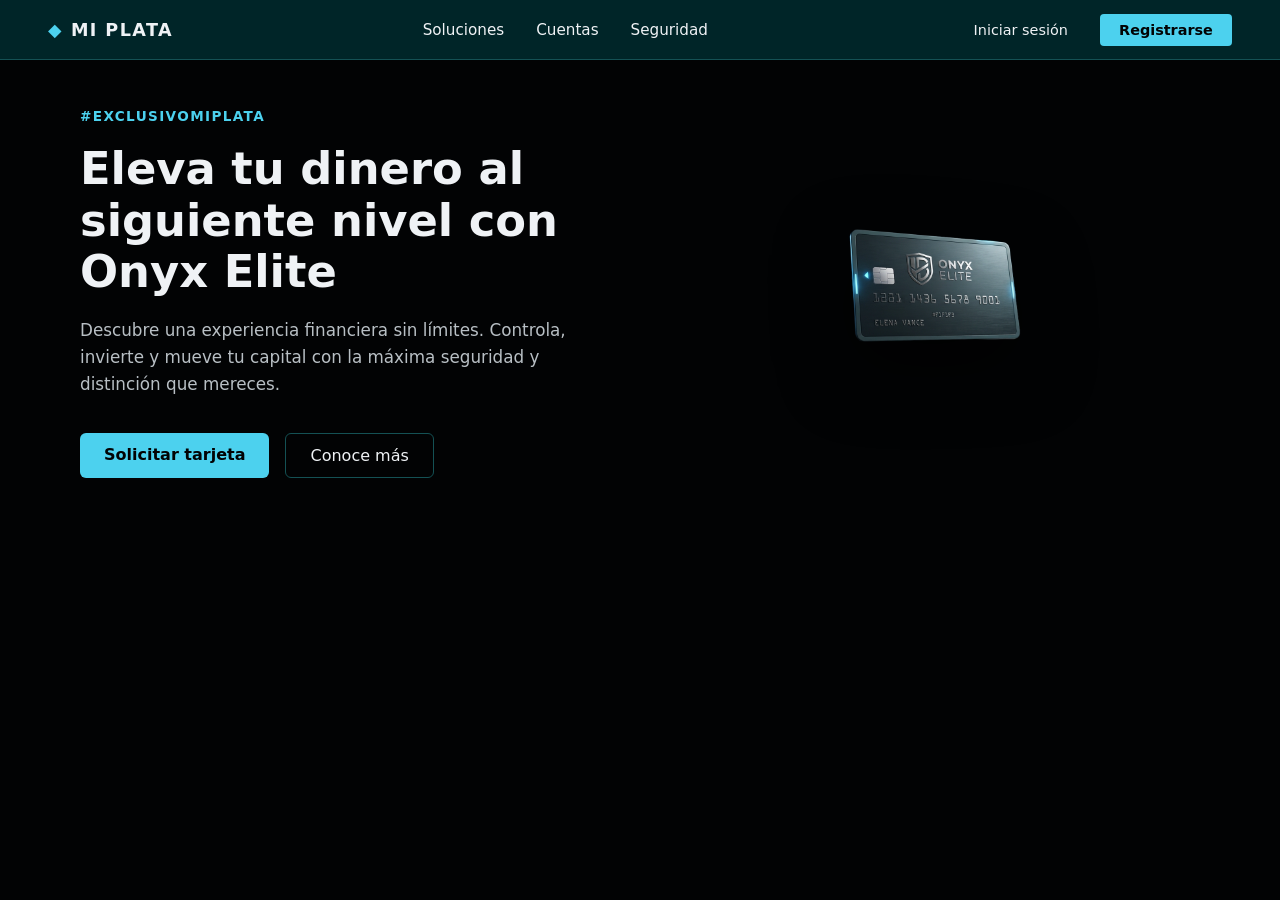
==== Frontend/index.html @ f2f1c031 "se actualizo mediaquery para hacer mas responsive la apgina" ====
<!DOCTYPE html>
<html lang="en">
<head>
    <meta charset="UTF-8">
    <meta name="viewport" content="width=device-width, initial-scale=1.0">
    <link rel="stylesheet" href="Style/banco.css">
    <title>Mi plata</title>
</head>
<body>
    <nav class="bank-navbar">
        <div class="bank-brand">
            <span class="brand-icon">◆</span>
            <span class="brand-text">MI PLATA</span>
        </div>
        
        <div class="nav-links">
            <a href="#" class="nav-link">Soluciones</a>
            <a href="#" class="nav-link">Cuentas</a>
            <a href="#" class="nav-link">Seguridad</a>
        </div>

        <div class="nav-actions">
            <a href="#" class="btn-login">Iniciar sesión</a>
            <a href="#" class="btn-register">Registrarse</a>
        </div>
    </nav>
    <!-- Sección Banner / Hero -->
    <section class="hero-banner">
        <div class="hero-content">
        <span class="hero-tag">#ExclusivoMiPlata</span>
        <h1>Eleva tu dinero al siguiente nivel con Onyx Elite</h1>
        <p>Descubre una experiencia financiera sin límites. Controla, invierte y mueve tu capital con la máxima seguridad y distinción que mereces.</p>
        <div class="hero-buttons">
            <a href="#" class="btn-primary">Solicitar tarjeta</a>
            <a href="#" class="btn-secondary">Conoce más</a>
        </div>
        </div>
        
        <div class="hero-image-container">
        <img src="Style/image/banco.png" alt="Tarjeta Onyx Elite" class="hero-card-img">
        </div>
    </section>
</body>
</html>
---- Frontend/Style/banco.css ----
/* Definición de la paleta Dark Teal */
:root {
  --bg-onyx: oklch(10% 0.005 240);
  --panel-teal: oklch(24% 0.045 200);
  --border-teal: oklch(40% 0.06 200);
  --accent-blue: oklch(80% 0.12 215);
  --text-platinum: oklch(96% 0.005 240);
}

body {
  background-color: var(--bg-onyx);
  color: var(--text-platinum);
  font-family: system-ui, -apple-system, sans-serif;
  margin: 0;
}


.bank-navbar {
  background-color: var(--panel-teal);
  border-bottom: 1px solid var(--border-teal);
  padding: 0.85rem 3rem;
  display: flex;
  justify-content: space-between;
  align-items: center;
  width: 100%;
  box-sizing: border-box; /* Vital para que el padding no rompa el ancho */
}

.bank-brand {
  display: flex;
  align-items: center;
  gap: 0.5rem;
  font-weight: 700;
  letter-spacing: 0.08em;
  font-size: 1.1rem;
}

.brand-icon {
  color: var(--accent-blue);
}

.nav-links {
  display: flex;
  gap: 2rem;
}

.nav-link {
  color: var(--text-platinum);
  text-decoration: none;
  font-size: 0.95rem;
  font-weight: 500;
  transition: color 0.2s ease;
}

.nav-link:hover {
  color: var(--accent-blue);
}

.nav-actions {
  display: flex;
  gap: 1rem;
  align-items: center;
}

.btn-login {
  color: var(--text-platinum);
  text-decoration: none;
  font-size: 0.9rem;
  font-weight: 500;
  padding: 0.5rem 1rem;
  transition: color 0.2s ease;
}

.btn-login:hover {
  color: var(--accent-blue);
}

.btn-register {
  background-color: var(--accent-blue);
  color: var(--bg-onyx);
  text-decoration: none;
  font-size: 0.9rem;
  font-weight: 600;
  padding: 0.5rem 1.2rem;
  border-radius: 4px;
  transition: opacity 0.2s ease;
}

.btn-register:hover {
  opacity: 0.9;
}

/* Estilos para la sección Hero Banner */
.hero-banner {
  display: flex;
  align-items: center;
  justify-content: space-between;
  padding: 3rem 5rem; /* Espaciado generoso a los lados */
  width: 100%;
  box-sizing: border-box;
  gap: 4rem;
}

.hero-content {
  flex: 1;
  display: flex;
  flex-direction: column;
  gap: 1.2rem;
  max-width: 600px; /* Evita que el texto se estire demasiado en pantallas gigantes */
}

.hero-tag {
  color: var(--accent-blue);
  font-size: 0.85rem;
  font-weight: 700;
  text-transform: uppercase;
  letter-spacing: 0.1em;
}

.hero-content h1 {
  font-size: 2.8rem;
  font-weight: 800;
  line-height: 1.15;
  color: var(--text-platinum);
  margin: 0;
}

.hero-content p {
  font-size: 1.05rem;
  color: oklch(80% 0.01 240);
  line-height: 1.6;
  margin: 0;
  max-width: 500px;
}

.hero-buttons {
  display: flex;
  gap: 1rem;
  margin-top: 1rem;
}

.btn-primary {
  background-color: var(--accent-blue);
  color: var(--bg-onyx);
  text-decoration: none;
  font-weight: 600;
  padding: 0.75rem 1.5rem;
  border-radius: 6px;
  transition: opacity 0.2s ease;
}

.btn-primary:hover {
  opacity: 0.9;
}

.btn-secondary {
  background-color: transparent;
  color: var(--text-platinum);
  border: 1px solid var(--border-teal);
  text-decoration: none;
  font-weight: 500;
  padding: 0.75rem 1.5rem;
  border-radius: 6px;
  transition: all 0.2s ease;
}

.btn-secondary:hover {
  background-color: var(--panel-teal);
  border-color: var(--accent-blue);
}

/* Contenedor de la tarjeta PNG */
/* Aseguramos que la tarjeta crezca bien y no se vea diminuta */
.hero-image-container {
  flex: 1;
  display: flex;
  justify-content: center;
  align-items: center;
}

.hero-card-img {
  width: 100%;
  max-width: 650px; /* Tarjeta grande y protagónica */
  height: auto;
  filter: drop-shadow(0 25px 35px rgba(0, 0, 0, 0.7));
  transition: transform 0.3s ease;
}

.hero-card-img:hover {
  transform: translateY(-5px);
}

/* Adaptación responsive básica para celulares */
/* --- Estilos Responsive para Celulares y Tablets --- */
/* --- Estilos Responsive para Celulares --- */
@media (max-width: 900px) {
  /* Hacemos que el navbar permita acomodar elementos en columna si es necesario */
  .bank-navbar {
    flex-wrap: wrap;
    padding: 0.75rem 1rem;
    gap: 0.75rem;
    justify-content: center;
  }

  .bank-brand {
    margin-right: auto;
  }

  /* Mantenemos visibles las anclas pero con un tamaño más compacto y ordenado */
  .nav-links {
    display: flex;
    gap: 1.2rem;
    width: 100%;
    justify-content: center;
    order: 3; /* Las mandamos a una segunda fila dentro del nav */
    padding-top: 0.4rem;
    border-top: 1px solid var(--border-teal);
  }

  .nav-link {
    font-size: 0.85rem;
  }

  .nav-actions {
    gap: 0.5rem;
  }

  .btn-login {
    font-size: 0.8rem;
    padding: 0.3rem 0.5rem;
  }

  .btn-register {
    font-size: 0.8rem;
    padding: 0.4rem 0.8rem;
  }

  /* Banner y tarjeta en móviles */
  .hero-banner {
    flex-direction: column;
    padding: 2rem 1rem;
    text-align: center;
    gap: 2rem;
  }

  .hero-content {
    align-items: center;
    max-width: 100%;
  }

  .hero-content h1 {
    font-size: 2.1rem;
  }

  .hero-buttons {
    justify-content: center;
    width: 100%;
  }

  .hero-image-container {
    width: 100%;
  }

  .hero-card-img {
    max-width: 100%;
    width: 320px;
  }
}
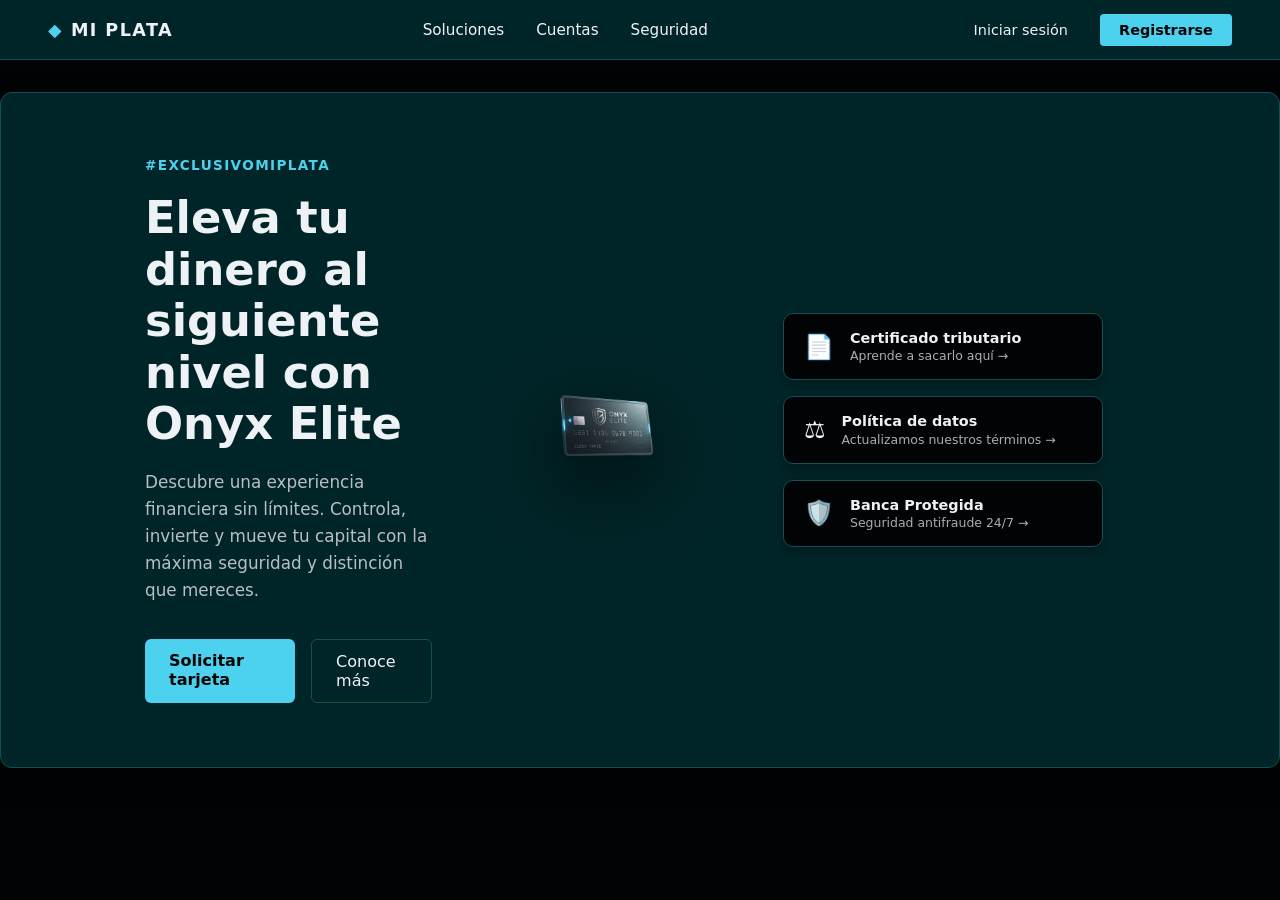
==== commit e502920b: "actualizacion media query del banner" ====
--- a/Frontend/index.html
+++ b/Frontend/index.html
@@ -26,19 +26,53 @@
     </nav>
     <!-- Sección Banner / Hero -->
     <section class="hero-banner">
-        <div class="hero-content">
-        <span class="hero-tag">#ExclusivoMiPlata</span>
+    <div class="hero-banner-inner">
+      <div class="hero-content">
+        <span class="hero-tag">#EXCLUSIVOMIPLATA</span>
         <h1>Eleva tu dinero al siguiente nivel con Onyx Elite</h1>
         <p>Descubre una experiencia financiera sin límites. Controla, invierte y mueve tu capital con la máxima seguridad y distinción que mereces.</p>
         <div class="hero-buttons">
-            <a href="#" class="btn-primary">Solicitar tarjeta</a>
-            <a href="#" class="btn-secondary">Conoce más</a>
+          <a href="#" class="btn-primary">Solicitar tarjeta</a>
+          <a href="#" class="btn-secondary">Conoce más</a>
         </div>
-        </div>
-        
-        <div class="hero-image-container">
+      </div>
+      
+      <!-- Contenedor central con la tarjeta -->
+      <div class="hero-image-container">
         <img src="Style/image/banco.png" alt="Tarjeta Onyx Elite" class="hero-card-img">
-        </div>
-    </section>
+      </div>
+
+      <!-- Bloque de cajas informativas ubicadas exactamente donde indicaste -->
+      <div class="hero-side-boxes">
+        <a href="#" class="hero-info-box">
+          <span class="box-icon">📄</span>
+          <div class="box-text">
+            <strong>Certificado tributario</strong>
+            <small>Aprende a sacarlo aquí &rarr;</small>
+          </div>
+        </a>
+
+        <a href="#" class="hero-info-box">
+          <span class="box-icon">⚖️</span>
+          <div class="box-text">
+            <strong>Política de datos</strong>
+            <small>Actualizamos nuestros términos &rarr;</small>
+          </div>
+        </a>
+
+        <a href="#" class="hero-info-box">
+          <span class="box-icon">🛡️</span>
+          <div class="box-text">
+            <strong>Banca Protegida</strong>
+            <small>Seguridad antifraude 24/7 &rarr;</small>
+          </div>
+        </a>
+      </div>
+    </div>
+  </section>
+
+    <main class="main-content">
+    <!-- Próximas secciones de tu banco -->
+  </main>
 </body>
 </html>
--- a/Frontend/Style/banco.css
+++ b/Frontend/Style/banco.css
@@ -91,14 +91,88 @@
 }
 
 /* Estilos para la sección Hero Banner */
+/* --- Banner Principal con Estructura y Límite --- */
 .hero-banner {
   display: flex;
   align-items: center;
   justify-content: space-between;
-  padding: 3rem 5rem; /* Espaciado generoso a los lados */
+  padding: 4rem 9rem;
   width: 100%;
+  max-width: 2600px; /* Límite máximo para pantallas gigantes */
+  margin: 2rem auto;  /* Lo centra y lo separa del top y del futuro main */
   box-sizing: border-box;
   gap: 4rem;
+  
+  /* Soluciona el efecto "flotantre" dándole consistencia de sección */
+  background-color: var(--panel-teal);
+  border: 1px solid var(--border-teal);
+  border-radius: 12px; /* Bordes redondeados elegantes tipo tarjeta de banco */
+  box-shadow: 0 10px 30px rgba(0, 0, 0, 0.4);
+}
+
+/* Aseguramos posicionamiento base para las cajas laterales */
+.hero-banner-inner {
+  position: relative;
+  display: flex;
+  align-items: center;
+  justify-content: space-between;
+  width: 100%;
+  max-width: 2600px;
+  margin: 0 auto;
+  gap: 2rem;
+}
+
+/* Contenedor de las cajas del lado derecho */
+.hero-side-boxes {
+  display: flex;
+  flex-direction: column;
+  gap: 1rem;
+  width: 320px;
+  flex-shrink: 0;
+  margin-right: 2rem;
+}
+
+/* Estilo individual de cada cuadro informativo tipo Bancolombia */
+.hero-info-box {
+  display: flex;
+  align-items: center;
+  gap: 1rem;
+  background-color: var(--bg-onyx);
+  border: 1px solid var(--border-teal);
+  padding: 1rem 1.25rem;
+  border-radius: 10px;
+  text-decoration: none;
+  color: var(--text-platinum);
+  transition: all 0.2s ease;
+  box-shadow: 0 4px 12px rgba(0, 0, 0, 0.3);
+}
+
+.hero-info-box:hover {
+  border-color: var(--accent-blue);
+  transform: translateX(-4px);
+  background-color: oklch(15% 0.02 200);
+}
+
+.box-icon {
+  font-size: 1.5rem;
+  flex-shrink: 0;
+}
+
+.box-text {
+  display: flex;
+  flex-direction: column;
+  gap: 0.15rem;
+}
+
+.box-text strong {
+  font-size: 0.9rem;
+  font-weight: 600;
+  color: var(--text-platinum);
+}
+
+.box-text small {
+  font-size: 0.78rem;
+  color: oklch(75% 0.01 240);
 }
 
 .hero-content {
@@ -191,7 +265,6 @@
 }
 
 /* Adaptación responsive básica para celulares */
-/* --- Estilos Responsive para Celulares y Tablets --- */
 /* --- Estilos Responsive para Celulares --- */
 @media (max-width: 900px) {
   /* Hacemos que el navbar permita acomodar elementos en columna si es necesario */
@@ -265,4 +338,93 @@
     max-width: 100%;
     width: 320px;
   }
+}
+
+/* --- Estilos Responsive para Celulares y Tablets --- */
+@media (max-width: 1024px) {
+  /* Navbar adaptado */
+  .bank-navbar {
+    flex-wrap: wrap;
+    padding: 0.75rem 1rem;
+    gap: 0.75rem;
+    justify-content: center;
+  }
+
+  .bank-brand {
+    margin-right: auto;
+  }
+
+  .nav-links {
+    display: flex;
+    gap: 1.2rem;
+    width: 100%;
+    justify-content: center;
+    order: 3;
+    padding-top: 0.4rem;
+    border-top: 1px solid var(--border-teal);
+  }
+
+  .nav-link {
+    font-size: 0.85rem;
+  }
+
+  .nav-actions {
+    gap: 0.5rem;
+  }
+
+  .btn-login {
+    font-size: 0.8rem;
+    padding: 0.3rem 0.5rem;
+  }
+
+  .btn-register {
+    font-size: 0.8rem;
+    padding: 0.4rem 0.8rem;
+  }
+
+  /* --- Ajuste clave del Banner para celulares --- */
+  .hero-banner {
+    padding: 2rem 1rem;
+  }
+
+  .hero-banner-inner {
+    flex-direction: column; /* Apila todo verticalmente */
+    align-items: center;
+    text-align: center;
+    gap: 2.5rem;
+  }
+
+  .hero-content {
+    align-items: center;
+    max-width: 100%;
+  }
+
+  .hero-content h1 {
+    font-size: 2.1rem;
+  }
+
+  .hero-buttons {
+    justify-content: center;
+    width: 100%;
+  }
+
+  .hero-image-container {
+    width: 100%;
+  }
+
+  .hero-card-img {
+    max-width: 320px; /* Tamaño ideal para móviles */
+    width: 100%;
+  }
+
+  /* Las cajas laterales se acomodan abajo en fila o columna completa ocupando el ancho */
+  .hero-side-boxes {
+    width: 100%;
+    margin-right: 0;
+    gap: 0.75rem;
+  }
+
+  .hero-info-box {
+    justify-content: flex-start;
+  }
 }
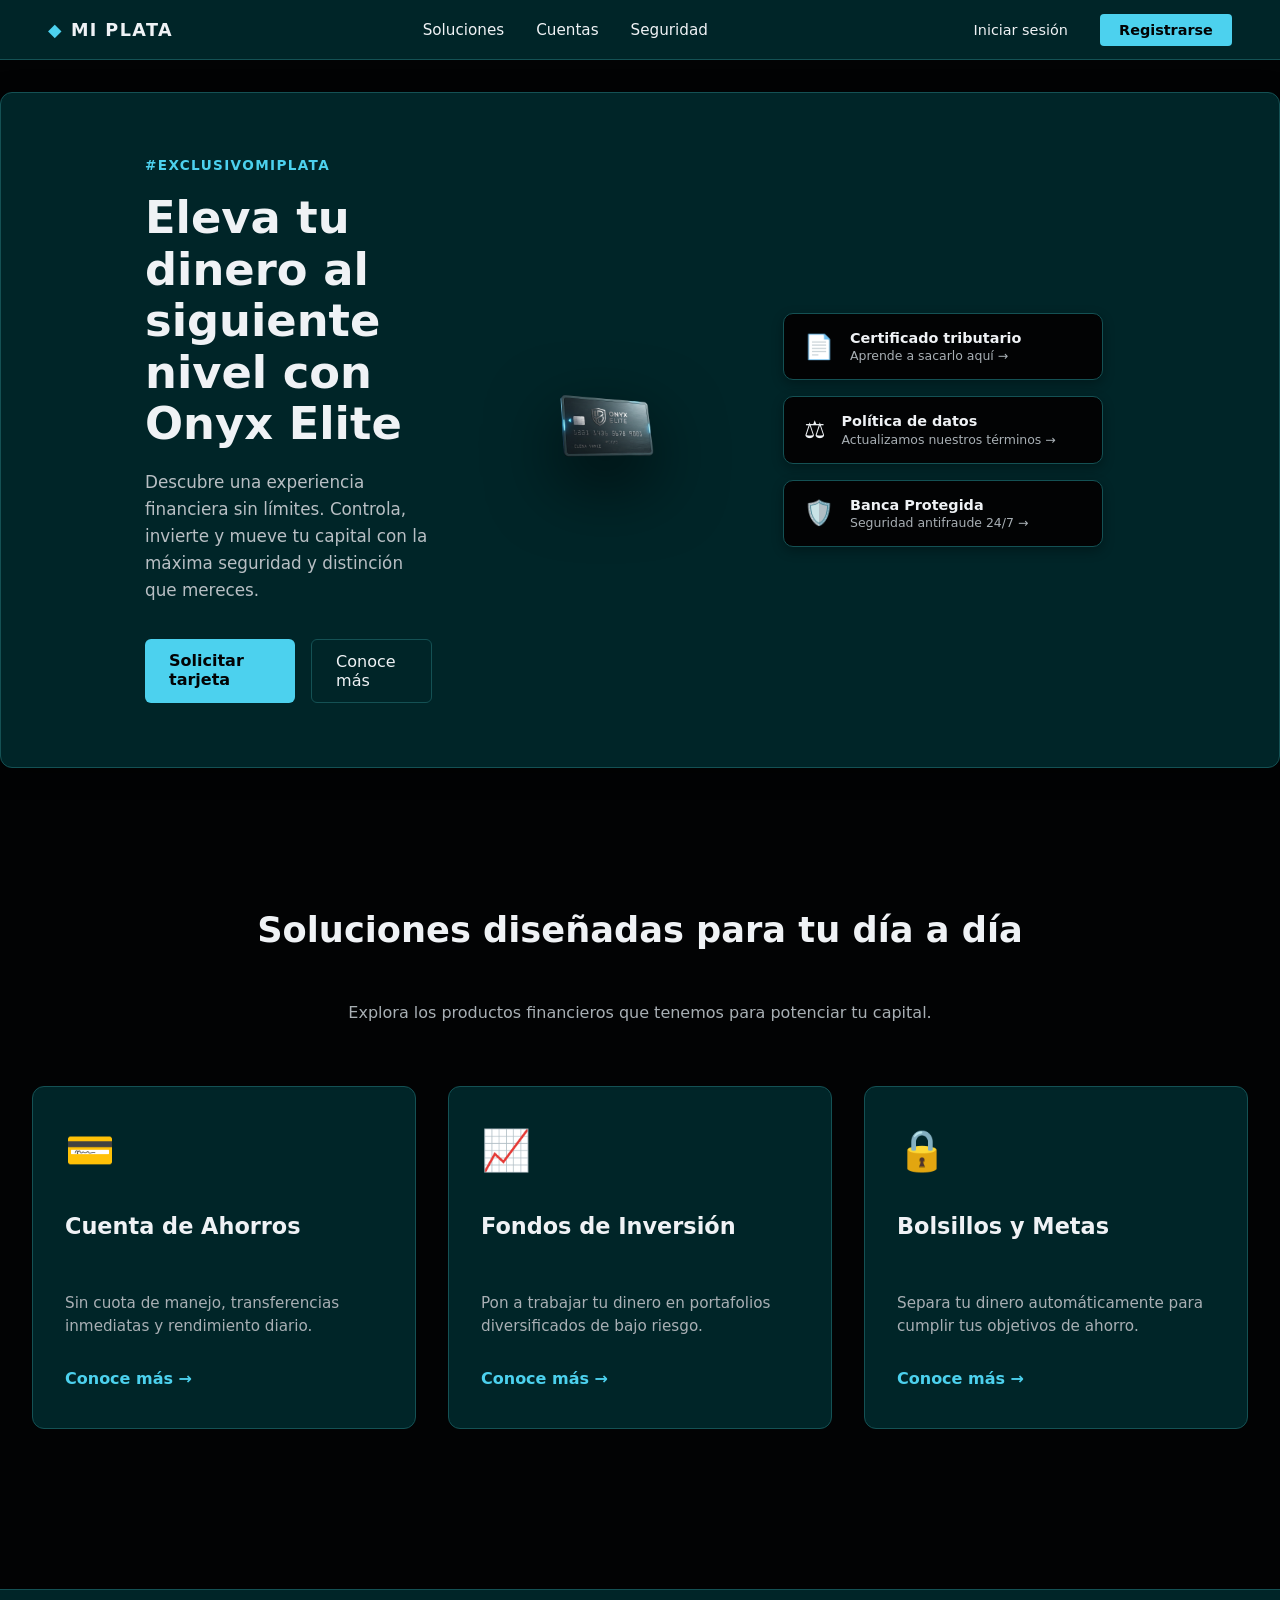
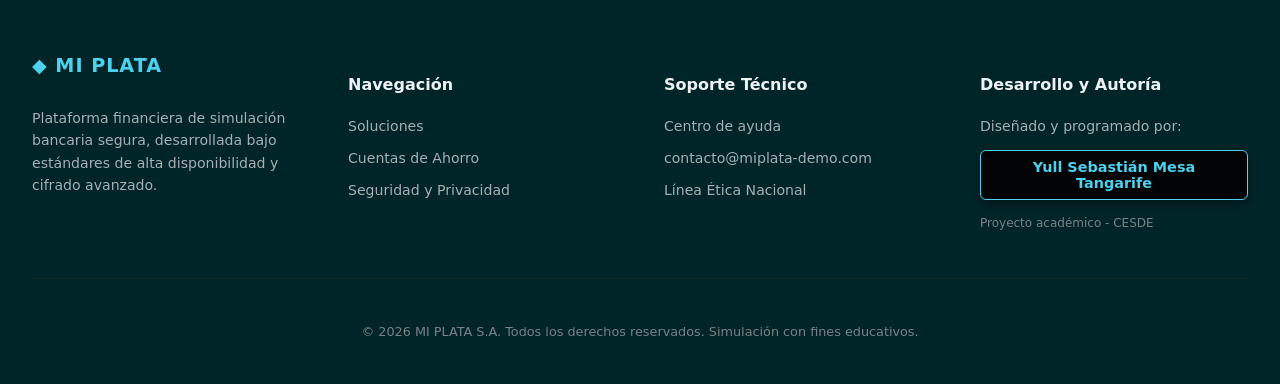
==== commit 3d56153c: "Se genero el formulario  para registrarse e iniciar sesion" ====
--- a/Frontend/index.html
+++ b/Frontend/index.html
@@ -20,8 +20,8 @@
         </div>
 
         <div class="nav-actions">
-            <a href="#" class="btn-login">Iniciar sesión</a>
-            <a href="#" class="btn-register">Registrarse</a>
+            <a href="pages/Login.html" class="btn-login">Iniciar sesión</a>
+            <a href="pages/SignUp.html" class="btn-register">Registrarse</a>
         </div>
     </nav>
     <!-- Sección Banner / Hero -->
@@ -72,7 +72,78 @@
   </section>
 
     <main class="main-content">
-    <!-- Próximas secciones de tu banco -->
+    <section class="products-section">
+      <div class="products-container">
+        
+        <div class="section-header">
+          <h2>Soluciones diseñadas para tu día a día</h2>
+          <p>Explora los productos financieros que tenemos para potenciar tu capital.</p>
+        </div>
+
+        <div class="products-grid">
+          <!-- Tarjeta 1 -->
+          <div class="product-card">
+            <div class="product-icon">💳</div>
+            <h3>Cuenta de Ahorros</h3>
+            <p>Sin cuota de manejo, transferencias inmediatas y rendimiento diario.</p>
+            <a href="#" class="product-link">Conoce más &rarr;</a>
+          </div>
+
+          <!-- Tarjeta 2 -->
+          <div class="product-card">
+            <div class="product-icon">📈</div>
+            <h3>Fondos de Inversión</h3>
+            <p>Pon a trabajar tu dinero en portafolios diversificados de bajo riesgo.</p>
+            <a href="#" class="product-link">Conoce más &rarr;</a>
+          </div>
+
+          <!-- Tarjeta 3 -->
+          <div class="product-card">
+            <div class="product-icon">🔒</div>
+            <h3>Bolsillos y Metas</h3>
+            <p>Separa tu dinero automáticamente para cumplir tus objetivos de ahorro.</p>
+            <a href="#" class="product-link">Conoce más &rarr;</a>
+          </div>
+        </div>
+
+      </div>
+    </section>
   </main>
+  <!-- Footer Institucional con Autoría -->
+  <footer class="bank-footer">
+    <div class="footer-container">
+      
+      <div class="footer-col">
+        <div class="footer-brand">◆ MI PLATA</div>
+        <p class="footer-desc">Plataforma financiera de simulación bancaria segura, desarrollada bajo estándares de alta disponibilidad y cifrado avanzado.</p>
+      </div>
+
+      <div class="footer-col">
+        <h4>Navegación</h4>
+        <a href="#">Soluciones</a>
+        <a href="#">Cuentas de Ahorro</a>
+        <a href="#">Seguridad y Privacidad</a>
+      </div>
+
+      <div class="footer-col">
+        <h4>Soporte Técnico</h4>
+        <a href="#">Centro de ayuda</a>
+        <a href="#">contacto@miplata-demo.com</a>
+        <a href="#">Línea Ética Nacional</a>
+      </div>
+
+      <div class="footer-col">
+        <h4>Desarrollo y Autoría</h4>
+        <p class="footer-author-text">Diseñado y programado por:</p>
+        <span class="author-badge">Yull Sebastián Mesa Tangarife</span>
+        <small class="footer-note">Proyecto académico - CESDE</small>
+      </div>
+
+    </div>
+
+    <div class="footer-bottom">
+      <p>&copy; 2026 MI PLATA S.A. Todos los derechos reservados. Simulación con fines educativos.</p>
+    </div>
+  </footer>
 </body>
 </html>
--- a/Frontend/Style/banco.css
+++ b/Frontend/Style/banco.css
@@ -427,4 +427,292 @@
   .hero-info-box {
     justify-content: flex-start;
   }
+}
+
+/*diseño para la etiqueta main*/
+.main-content {
+  width: 100%;
+  background-color: var(--bg-onyx);
+  padding: 5rem 2rem;
+  box-sizing: border-box;
+}
+
+.products-container {
+  max-width: 1400px;
+  margin: 0 auto;
+  display: flex;
+  flex-direction: column;
+  gap: 3rem;
+}
+
+.section-header {
+  text-align: center;
+  display: flex;
+  flex-direction: column;
+  gap: 0.5rem;
+}
+
+.section-header h2 {
+  font-size: 2.2rem;
+  color: var(--text-platinum);
+}
+
+.section-header p {
+  color: oklch(75% 0.01 240);
+  font-size: 1rem;
+}
+
+.products-grid {
+  display: grid;
+  grid-template-columns: repeat(auto-fit, minmax(320px, 1fr));
+  gap: 2rem;
+}
+
+.product-card {
+  background-color: var(--panel-teal);
+  border: 1px solid var(--border-teal);
+  padding: 2.5rem 2rem;
+  border-radius: 12px;
+  display: flex;
+  flex-direction: column;
+  gap: 1rem;
+  transition: transform 0.2s ease, border-color 0.2s ease;
+}
+
+.product-card:hover {
+  transform: translateY(-5px);
+  border-color: var(--accent-blue);
+}
+
+.product-icon {
+  font-size: 2.5rem;
+}
+
+.product-card h3 {
+  color: var(--text-platinum);
+  font-size: 1.4rem;
+}
+
+.product-card p {
+  color: oklch(75% 0.01 240);
+  font-size: 0.95rem;
+  line-height: 1.5;
+}
+
+.product-link {
+  color: var(--accent-blue);
+  text-decoration: none;
+  font-weight: 600;
+  margin-top: auto;
+}
+
+.product-link:hover {
+  text-decoration: underline;
+}
+
+/* --- Estilos del Footer --- */
+.bank-footer {
+  width: 100%;
+  background-color: var(--panel-teal);
+  border-top: 1px solid var(--border-teal);
+  color: var(--text-platinum);
+  padding: 4rem 2rem 2rem 2rem;
+  box-sizing: border-box;
+  margin-top: 5rem;
+}
+
+.footer-container {
+  max-width: 1400px;
+  margin: 0 auto;
+  display: grid;
+  grid-template-columns: repeat(auto-fit, minmax(240px, 1fr));
+  gap: 3rem;
+  padding-bottom: 3rem;
+  border-bottom: 1px solid oklch(25% 0.02 200);
+}
+
+.footer-col {
+  display: flex;
+  flex-direction: column;
+  gap: 1rem;
+}
+
+.footer-brand {
+  font-size: 1.2rem;
+  font-weight: 700;
+  color: var(--accent-blue);
+  letter-spacing: 0.05em;
+}
+
+.footer-desc {
+  font-size: 0.88rem;
+  color: oklch(75% 0.01 240);
+  line-height: 1.6;
+}
+
+.footer-col h4 {
+  font-size: 1rem;
+  font-weight: 600;
+  color: var(--text-platinum);
+  margin-bottom: 0.5rem;
+}
+
+.footer-col a {
+  font-size: 0.88rem;
+  color: oklch(75% 0.01 240);
+  text-decoration: none;
+  transition: color 0.2s ease;
+}
+
+.footer-col a:hover {
+  color: var(--accent-blue);
+}
+
+.footer-author-text {
+  font-size: 0.88rem;
+  color: oklch(75% 0.01 240);
+  margin: 0;
+}
+
+/* Destacado especial para tu nombre de GitHub */
+.author-badge {
+  background-color: var(--bg-onyx);
+  border: 1px solid var(--accent-blue);
+  color: var(--accent-blue);
+  padding: 0.5rem 0.8rem;
+  border-radius: 6px;
+  font-size: 0.9rem;
+  font-weight: 600;
+  text-align: center;
+  box-shadow: 0 4px 10px rgba(0, 0, 0, 0.4);
+}
+
+.footer-note {
+  font-size: 0.75rem;
+  color: oklch(60% 0.01 240);
+}
+
+.footer-bottom {
+  max-width: 1400px;
+  margin: 0 auto;
+  padding-top: 2rem;
+  text-align: center;
+  font-size: 0.8rem;
+  color: oklch(60% 0.01 240);
+}
+
+
+
+/* --- Estilos para la vista de Registro (Auth) --- */
+.auth-body {
+  background-color: var(--bg-onyx);
+  color: var(--text-platinum);
+  margin: 0;
+  font-family: inherit;
+  display: flex;
+  flex-direction: column;
+  min-height: 100vh;
+}
+
+.auth-main {
+  flex: 1;
+  display: flex;
+  align-items: center;
+  justify-content: center;
+  padding: 3rem 1rem;
+}
+
+.auth-card {
+  background-color: var(--panel-teal);
+  border: 1px solid var(--border-teal);
+  padding: 3rem 2.5rem;
+  border-radius: 16px;
+  width: 100%;
+  max-width: 460px;
+  box-shadow: 0 20px 40px rgba(0, 0, 0, 0.6);
+  display: flex;
+  flex-direction: column;
+  gap: 2rem;
+}
+
+.auth-header-text {
+  display: flex;
+  flex-direction: column;
+  gap: 0.5rem;
+}
+
+.auth-header-text h1 {
+  font-size: 1.8rem;
+  color: var(--text-platinum);
+  margin: 0;
+}
+
+.auth-header-text p {
+  color: oklch(75% 0.01 240);
+  font-size: 0.9rem;
+  margin: 0;
+}
+
+.auth-form {
+  display: flex;
+  flex-direction: column;
+  gap: 1.25rem;
+}
+
+.form-group {
+  display: flex;
+  flex-direction: column;
+  gap: 0.4rem;
+}
+
+.form-group label {
+  font-size: 0.85rem;
+  font-weight: 600;
+  color: var(--text-platinum);
+}
+
+.form-group input {
+  background-color: var(--bg-onyx);
+  border: 1px solid var(--border-teal);
+  padding: 0.75rem 1rem;
+  border-radius: 8px;
+  color: var(--text-platinum);
+  font-size: 0.95rem;
+  outline: none;
+  transition: border-color 0.2s ease;
+}
+
+.form-group input:focus {
+  border-color: var(--accent-blue);
+}
+
+.auth-btn {
+  width: 100%;
+  margin-top: 0.5rem;
+  padding: 0.85rem;
+  font-size: 1rem;
+  cursor: pointer;
+  border: none;
+}
+
+.success-message {
+  background-color: oklch(25% 0.1 140);
+  border: 1px solid oklch(50% 0.15 140);
+  color: oklch(90% 0.1 140);
+  padding: 1rem;
+  border-radius: 8px;
+  text-align: center;
+  font-weight: 600;
+}
+
+
+/* --- Estilo para mensajes de error en formularios --- */
+.error-message {
+  background-color: oklch(25% 0.1 20);
+  border: 1px solid oklch(50% 0.15 20);
+  color: oklch(90% 0.1 20);
+  padding: 1rem;
+  border-radius: 8px;
+  text-align: center;
+  font-weight: 600;
 }
